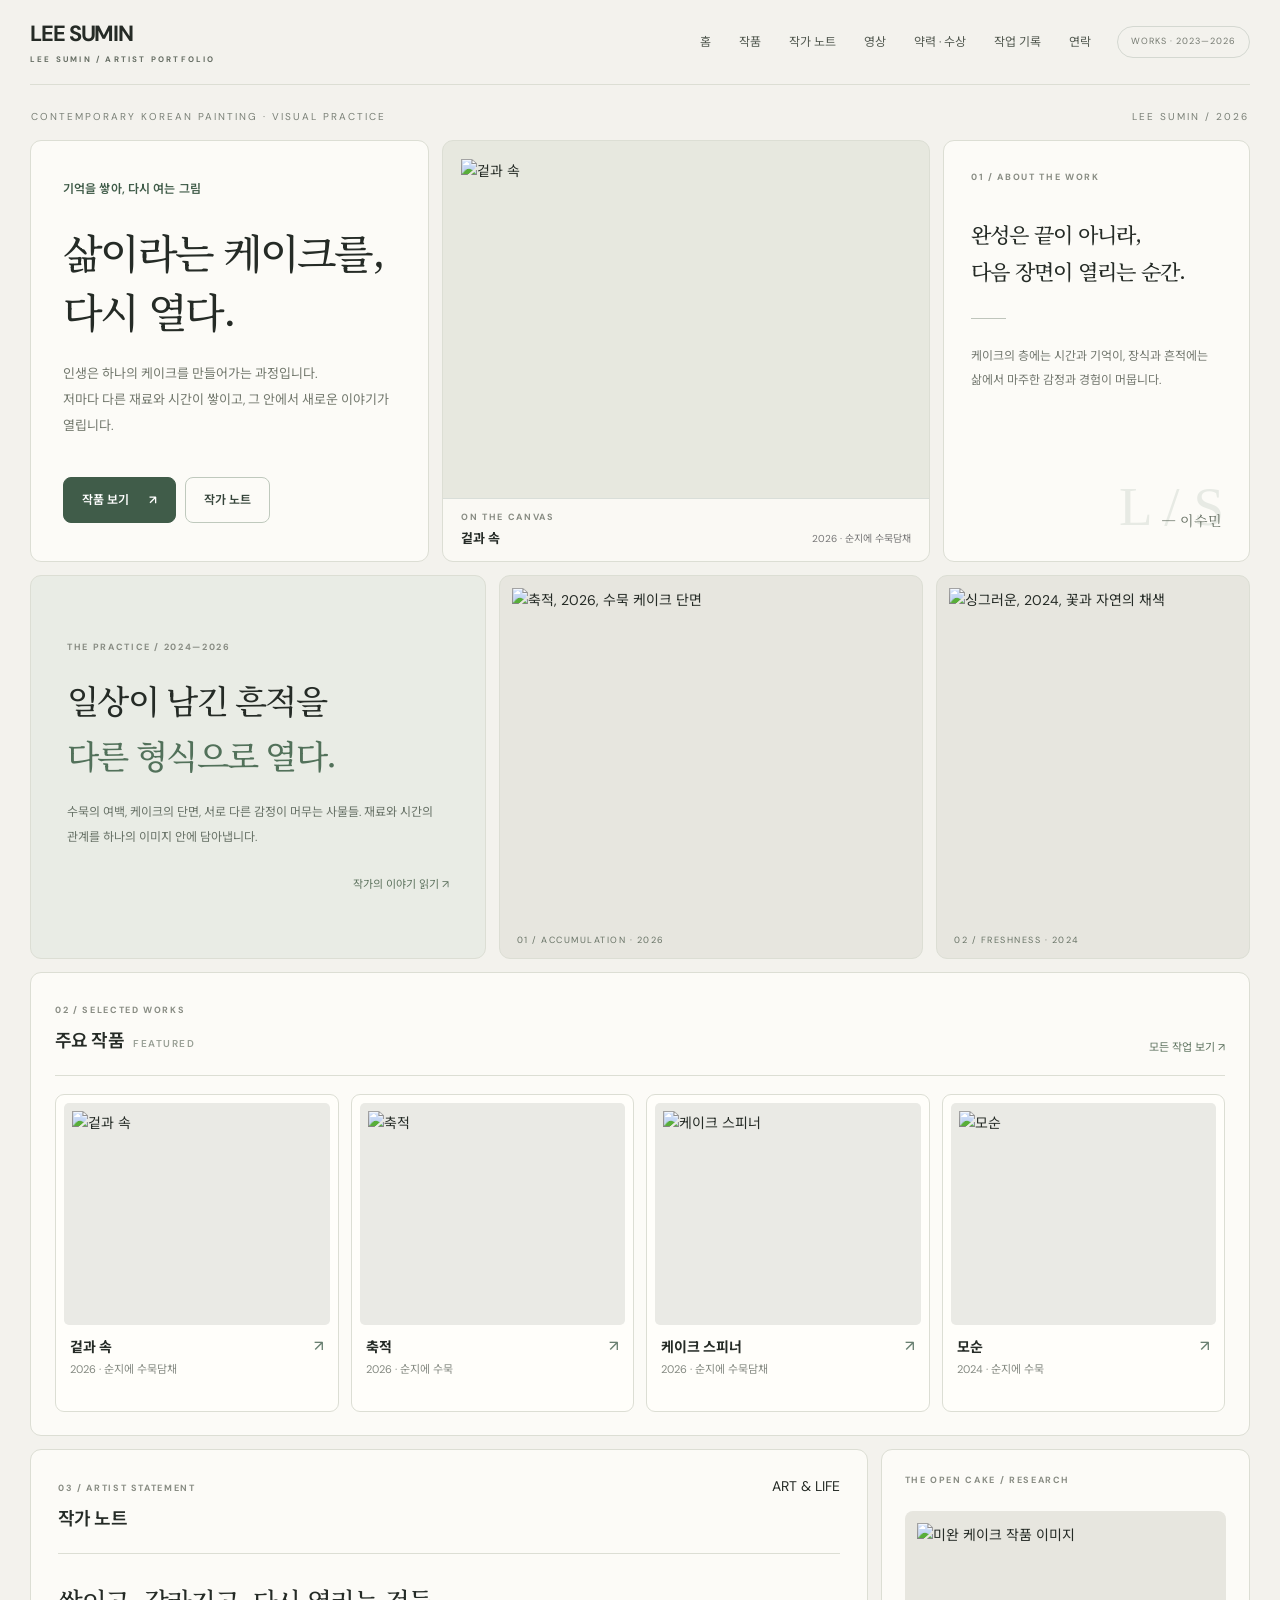
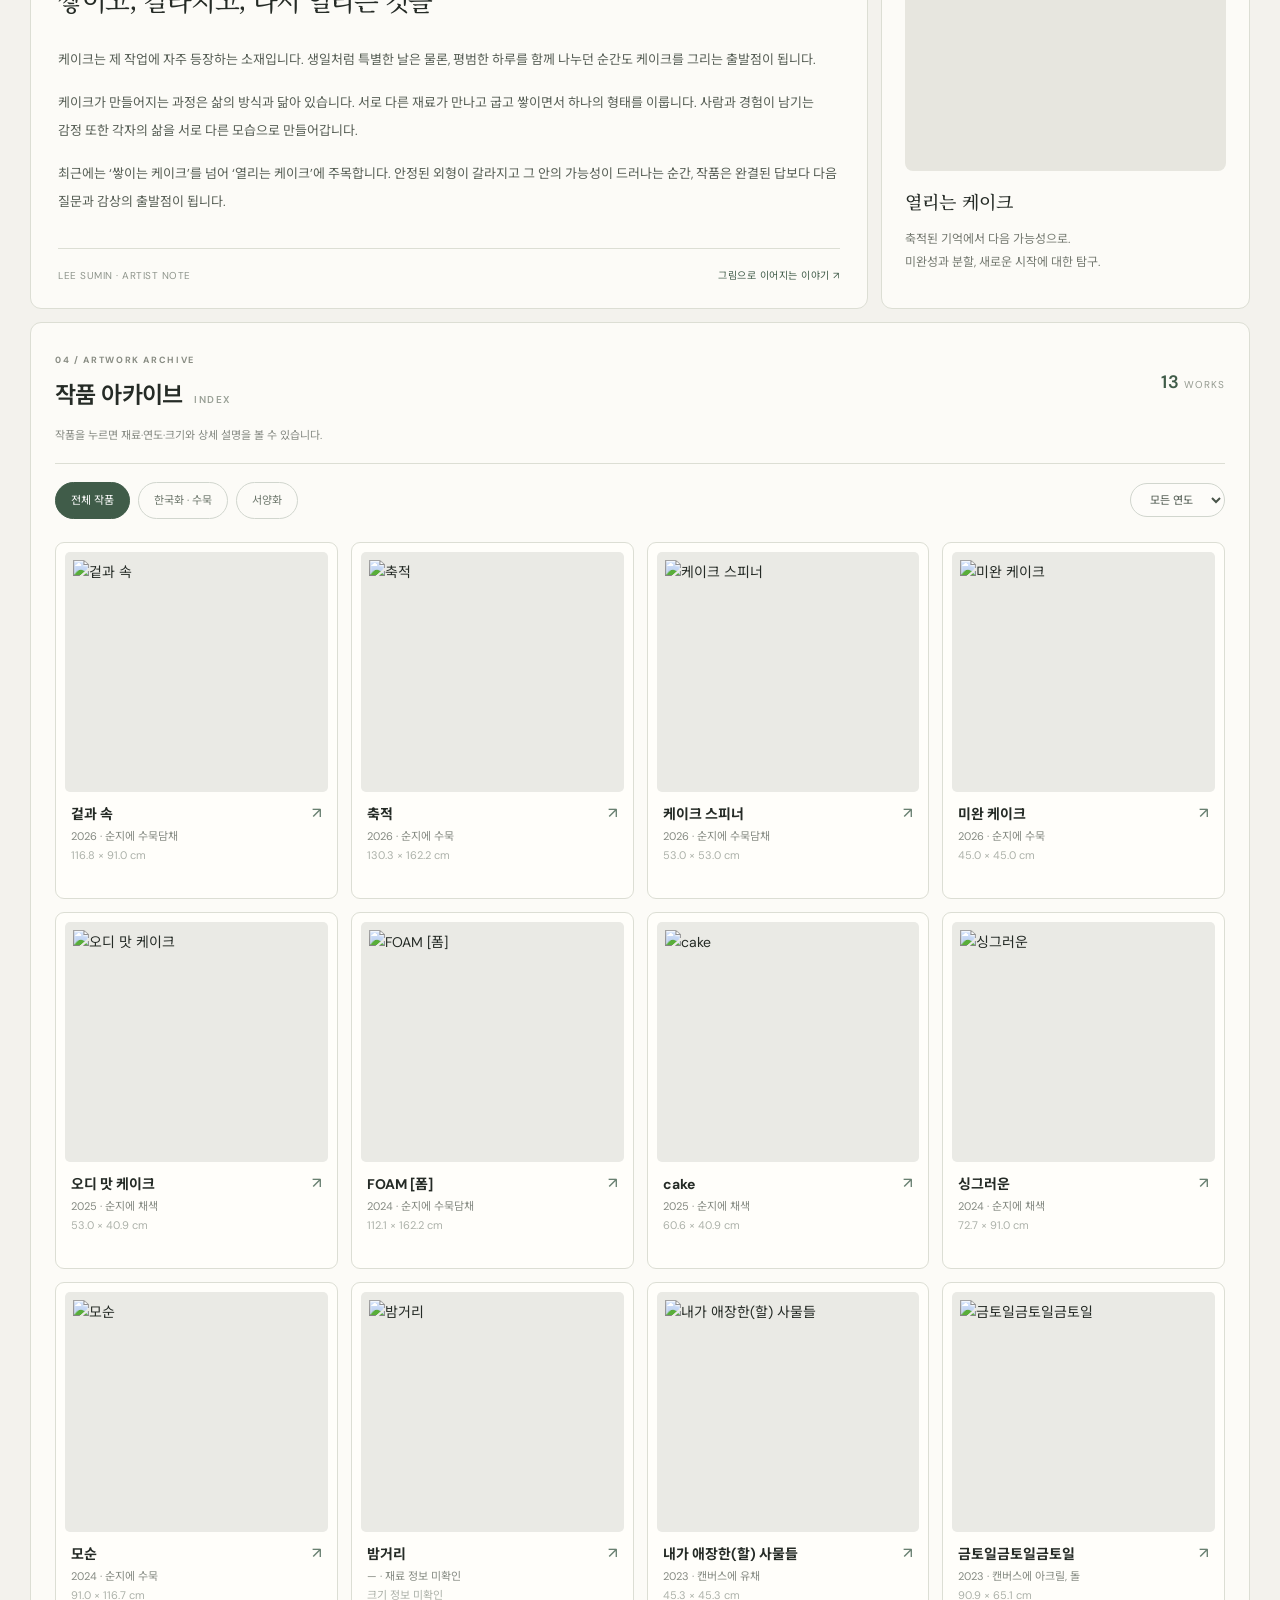
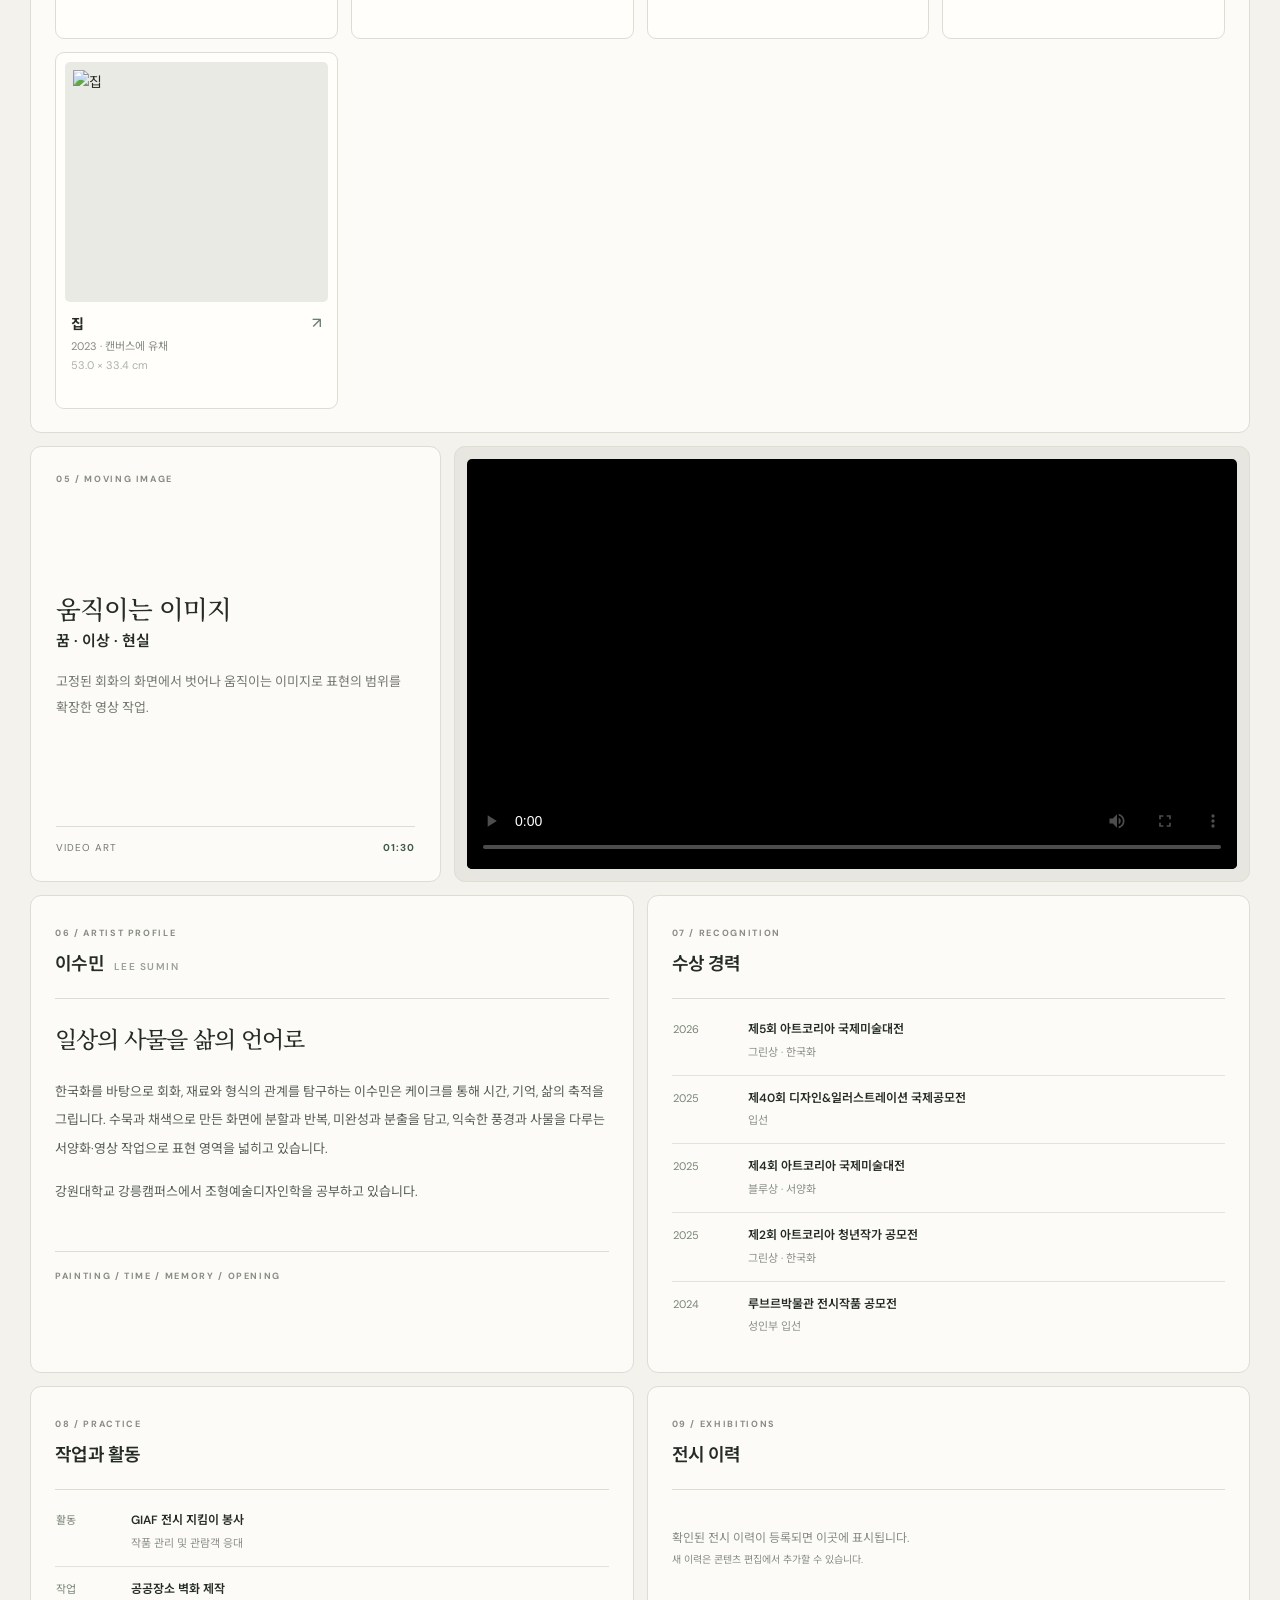
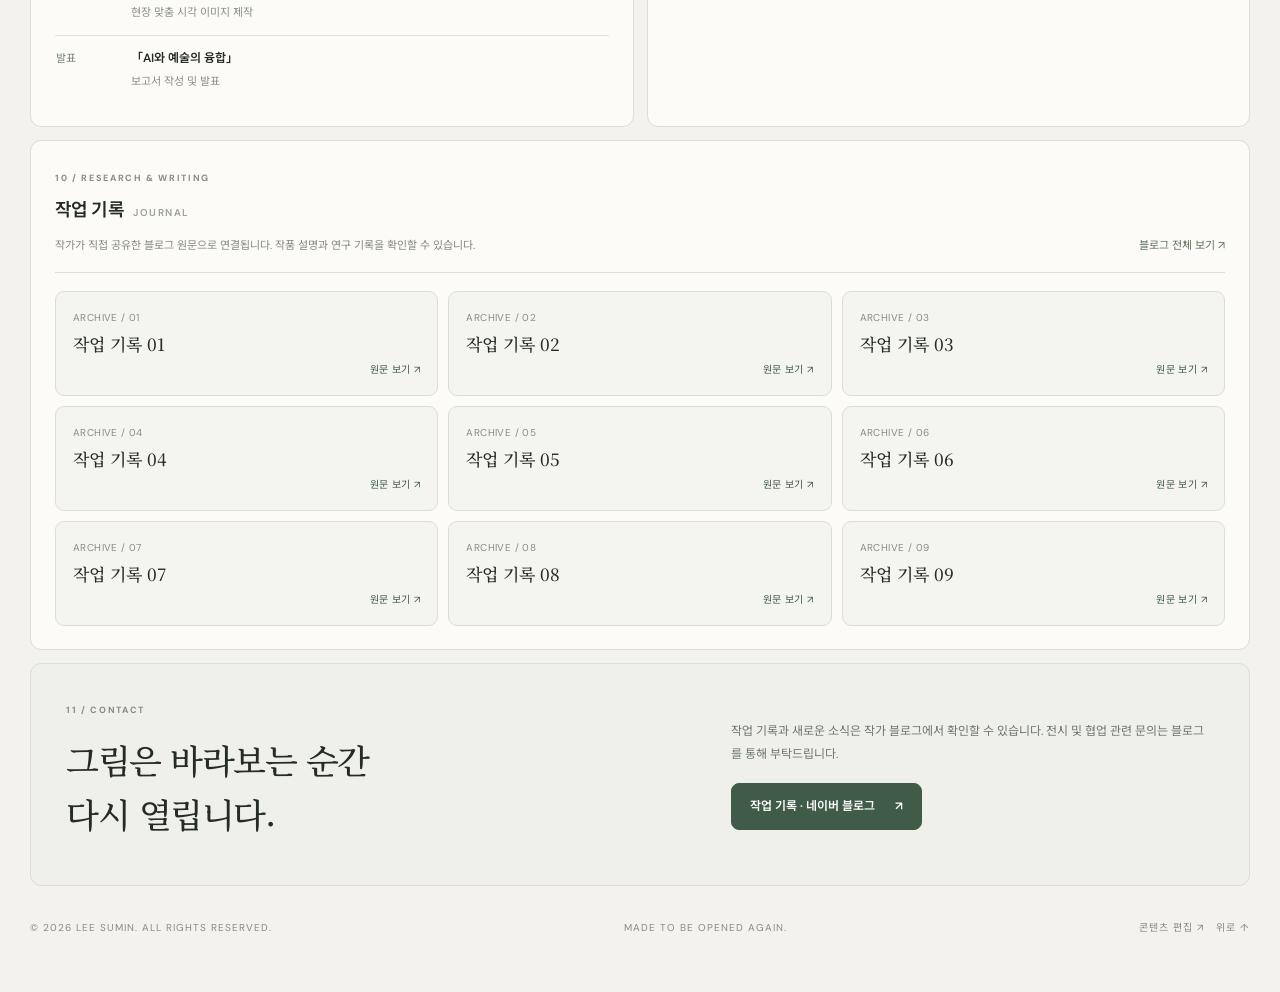
==== index.html @ 201a9c7e "Add files via upload" ====
<!doctype html>
<html lang="ko"><head>
<meta charset="utf-8"><meta name="viewport" content="width=device-width,initial-scale=1"><meta name="theme-color" content="#f3f2ed">
<meta name="description" content="LEE SUMIN 이수민 | 한국화·서양화·영상. 케이크와 일상의 사물로 기억, 시간, 삶의 축적과 새롭게 열리는 가능성을 그리는 작가 포트폴리오.">
<meta property="og:type" content="website"><meta property="og:image" content="assets/inside-out.webp"><meta property="og:title" content="LEE SUMIN — Artist Portfolio"><meta property="og:description" content="삶이라는 케이크를, 다시 열다. 한국화 작가 이수민의 작업 아카이브.">
<title>LEE SUMIN — Artist Portfolio</title>
<link rel="icon" href="assets/favicon.svg" type="image/svg+xml">
<link rel="preconnect" href="https://fonts.googleapis.com"><link rel="preconnect" href="https://fonts.gstatic.com" crossorigin>
<link href="https://fonts.googleapis.com/css2?family=DM+Sans:wght@400;500;600;700&family=Noto+Sans+KR:wght@400;500;600;700&family=Noto+Serif+KR:wght@400;500;600&display=swap" rel="stylesheet">
<link rel="stylesheet" href="style.css"><script src="content.js"></script><script defer src="app.js"></script>
</head><body>
<a class="skip" href="#main">본문 바로가기</a>
<div class="wrapper" id="top">
<header class="header"><a class="brand" href="#top"><strong id="brand-name">LEE SUMIN</strong><span>LEE SUMIN / ARTIST PORTFOLIO</span></a><button class="mobile-menu" id="mobile-menu" aria-label="메뉴 열기" aria-expanded="false">☰</button><nav id="nav"><a href="#top">홈</a><a href="#works">작품</a><a href="#story">작가 노트</a><a href="#film">영상</a><a href="#profile">약력 · 수상</a><a href="#journal">작업 기록</a><a href="#contact">연락</a></nav><span class="meta-pill">WORKS · 2023—2026</span></header>
<main id="main">
<div class="section-cap"><span>CONTEMPORARY KOREAN PAINTING · VISUAL PRACTICE</span><span>LEE SUMIN / 2026</span></div>
<section class="hero" aria-labelledby="hero-title">
<div class="panel hero-writing"><div><p class="kicker" id="hero-kicker"></p><h1 id="hero-title"></h1><p class="hero-text" id="hero-text"></p></div><div class="hero-buttons"><a href="#works" class="button button-primary">작품 보기 <span>↗</span></a><a href="#story" class="button button-ghost">작가 노트</a></div></div>
<div class="panel hero-gallery"><img id="hero-img" alt="대표 작품" fetchpriority="high"><div class="hero-art-label"><span class="smallcaps">ON THE CANVAS</span><strong id="hero-art-title"></strong><span id="hero-art-subtitle"></span></div></div>
<aside class="panel hero-side"><div class="smallcaps">01 / ABOUT THE WORK</div><blockquote id="hero-quote"></blockquote><div class="rule"></div><p id="hero-aside"></p><span class="signature">— 이수민</span><div class="side-number">L / S</div></aside>
</section>
<section class="editorial-intro" aria-label="작업 세계 소개">
 <div class="editorial-title"><span class="smallcaps">THE PRACTICE / 2024—2026</span><h2>일상이 남긴 흔적을<br><em>다른 형식으로 열다.</em></h2><p>수묵의 여백, 케이크의 단면, 서로 다른 감정이 머무는 사물들. 재료와 시간의 관계를 하나의 이미지 안에 담아냅니다.</p><a href="#story" class="text-link">작가의 이야기 읽기 ↗</a></div>
 <div class="editorial-images"><figure class="editorial-tall"><img src="assets/accumulation.webp" alt="축적, 2026, 수묵 케이크 단면" loading="lazy"><figcaption>01 / ACCUMULATION · 2026</figcaption></figure><figure class="editorial-small"><img src="assets/freshness.webp" alt="싱그러운, 2024, 꽃과 자연의 채색" loading="lazy"><figcaption>02 / FRESHNESS · 2024</figcaption></figure></div>
 </section>
<section class="panel section featured-section" aria-labelledby="featured-title"><div class="section-heading"><div><span class="smallcaps">02 / SELECTED WORKS</span><h2 id="featured-title">주요 작품 <span class="h-en">FEATURED</span></h2></div><a href="#works" class="text-link">모든 작업 보기 <span>↗</span></a></div><div class="featured-grid" id="featured-grid"></div></section>
<div class="story-layout" id="story"><section class="panel section story-panel" aria-labelledby="story-title"><div class="section-heading"><div><span class="smallcaps">03 / ARTIST STATEMENT</span><h2>작가 노트</h2></div><span class="tiny-serial">ART & LIFE</span></div><h3 id="story-title"></h3><div class="prose" id="statement"></div><div class="statement-bottom"><span>LEE SUMIN · ARTIST NOTE</span><a href="#works">그림으로 이어지는 이야기 ↗</a></div></section>
<aside class="panel section idea-panel"><div class="smallcaps">THE OPEN CAKE / RESEARCH</div><div class="idea-art"><img src="assets/unfinished.webp" alt="미완 케이크 작품 이미지"></div><div class="idea-copy"><strong>열리는 케이크</strong><p>축적된 기억에서 다음 가능성으로.<br>미완성과 분할, 새로운 시작에 대한 탐구.</p></div></aside></div>
<section class="panel section archive" id="works" aria-labelledby="works-title"><div class="section-heading"><div><span class="smallcaps">04 / ARTWORK ARCHIVE</span><h2 id="works-title">작품 아카이브 <span class="h-en">INDEX</span></h2><p class="hint">작품을 누르면 재료·연도·크기와 상세 설명을 볼 수 있습니다.</p></div><span class="count"><strong id="work-count">13</strong> WORKS</span></div><div class="filter-row" role="group" aria-label="작품 분류"><button type="button" class="filter selected" data-category="all" aria-pressed="true">전체 작품</button><button type="button" class="filter" data-category="korean" aria-pressed="false">한국화 · 수묵</button><button type="button" class="filter" data-category="western" aria-pressed="false">서양화</button><span class="filter-spacer"></span><select id="year-filter" aria-label="연도 선택"><option value="all">모든 연도</option></select></div><div class="archive-grid" id="archive-grid"></div></section>
<section class="film-layout" id="film"><div class="panel film-copy"><div class="smallcaps">05 / MOVING IMAGE</div><div><h2>움직이는 이미지</h2><h3 id="film-title"></h3><p id="film-description"></p></div><div class="film-line"><span>VIDEO ART</span><strong id="film-duration">01:30</strong></div></div><div class="panel film-screen"><video controls preload="metadata" playsinline poster="assets/moving-image-poster.webp" aria-label="영상 작품 꿈 이상 현실"><source src="assets/dream-ideal-reality.mp4" type="video/mp4">브라우저가 영상 재생을 지원하지 않습니다.</video></div></section>
<section class="credentials" id="profile"><div class="panel section about"><div class="section-heading"><div><span class="smallcaps">06 / ARTIST PROFILE</span><h2>이수민 <span class="h-en">LEE SUMIN</span></h2></div></div><h3 id="about-title"></h3><div class="prose" id="about-text"></div><div class="smallcaps about-sign">PAINTING / TIME / MEMORY / OPENING</div></div><div class="panel section award" id="awards"><div class="section-heading"><div><span class="smallcaps">07 / RECOGNITION</span><h2>수상 경력</h2></div></div><div id="award-list" class="list-rows"></div></div></section>
<section class="lower-layout"><div class="panel section activity"><div class="section-heading"><div><span class="smallcaps">08 / PRACTICE</span><h2>작업과 활동</h2></div></div><div id="activity-list" class="list-rows"></div></div><div class="panel section exhibitions"><div class="section-heading"><div><span class="smallcaps">09 / EXHIBITIONS</span><h2>전시 이력</h2></div></div><div id="exhibition-list" class="list-rows"></div></div></section>
<section class="panel section journal" id="journal" aria-labelledby="journal-title"><div class="section-heading"><div><span class="smallcaps">10 / RESEARCH & WRITING</span><h2 id="journal-title">작업 기록 <span class="h-en">JOURNAL</span></h2><p class="hint">작가가 직접 공유한 블로그 원문으로 연결됩니다. 작품 설명과 연구 기록을 확인할 수 있습니다.</p></div><a href="https://blog.naver.com/lindoartgallery" target="_blank" rel="noopener noreferrer" class="text-link">블로그 전체 보기 ↗</a></div><div class="journal-grid"><a class="journal-entry" href="https://blog.naver.com/lindoartgallery/224294142560" target="_blank" rel="noopener noreferrer"><span>ARCHIVE / 01</span><strong>작업 기록 01</strong><span>원문 보기 ↗</span></a>
<a class="journal-entry" href="https://blog.naver.com/lindoartgallery/224287303380" target="_blank" rel="noopener noreferrer"><span>ARCHIVE / 02</span><strong>작업 기록 02</strong><span>원문 보기 ↗</span></a>
<a class="journal-entry" href="https://blog.naver.com/lindoartgallery/224126879572" target="_blank" rel="noopener noreferrer"><span>ARCHIVE / 03</span><strong>작업 기록 03</strong><span>원문 보기 ↗</span></a>
<a class="journal-entry" href="https://blog.naver.com/lindoartgallery/224107783047" target="_blank" rel="noopener noreferrer"><span>ARCHIVE / 04</span><strong>작업 기록 04</strong><span>원문 보기 ↗</span></a>
<a class="journal-entry" href="https://blog.naver.com/lindoartgallery/223907909575" target="_blank" rel="noopener noreferrer"><span>ARCHIVE / 05</span><strong>작업 기록 05</strong><span>원문 보기 ↗</span></a>
<a class="journal-entry" href="https://blog.naver.com/lindoartgallery/223834255558" target="_blank" rel="noopener noreferrer"><span>ARCHIVE / 06</span><strong>작업 기록 06</strong><span>원문 보기 ↗</span></a>
<a class="journal-entry" href="https://blog.naver.com/lindoartgallery/223826694118" target="_blank" rel="noopener noreferrer"><span>ARCHIVE / 07</span><strong>작업 기록 07</strong><span>원문 보기 ↗</span></a>
<a class="journal-entry" href="https://blog.naver.com/lindoartgallery/224430794421" target="_blank" rel="noopener noreferrer"><span>ARCHIVE / 08</span><strong>작업 기록 08</strong><span>원문 보기 ↗</span></a>
<a class="journal-entry" href="https://blog.naver.com/lindoartgallery/223821088274" target="_blank" rel="noopener noreferrer"><span>ARCHIVE / 09</span><strong>작업 기록 09</strong><span>원문 보기 ↗</span></a></div></section>
<section class="panel contact" id="contact"><div><span class="smallcaps">11 / CONTACT</span><h2>그림은 바라보는 순간<br>다시 열립니다.</h2></div><div class="contact-action"><p id="contact-text"></p><a class="button button-primary" id="blog-link" href="https://m.blog.naver.com/lindoartgallery/223907941922" target="_blank" rel="noopener noreferrer">작업 기록 · 네이버 블로그 <span>↗</span></a></div></section>
</main><footer class="footer"><span>© <span id="now-year">2026</span> LEE SUMIN. ALL RIGHTS RESERVED.</span><span>MADE TO BE OPENED AGAIN.</span><span><a href="studio.html" title="콘텐츠 편집 도구">콘텐츠 편집 ↗</a> &nbsp; <a href="#top">위로 ↑</a></span></footer>
</div>
<dialog id="art-modal" class="art-modal" aria-label="작품 상세 정보"><div class="modal-layout"><div class="modal-media"><img id="modal-image" alt=""><small>© LEE SUMIN · ALL RIGHTS RESERVED</small></div><div class="modal-data"><div class="modal-top"><span class="smallcaps">WORK / <span id="modal-index"></span></span><button type="button" id="modal-close" aria-label="닫기">✕</button></div><span class="kicker" id="modal-series"></span><h2 id="modal-title"></h2><p class="modal-english" id="modal-english"></p><dl><div><dt>YEAR</dt><dd id="modal-year"></dd></div><div><dt>MEDIUM</dt><dd id="modal-medium"></dd></div><div><dt>SIZE</dt><dd id="modal-size"></dd></div></dl><p class="modal-description" id="modal-description"></p><div class="modal-nav"><button type="button" id="modal-prev">← 이전 작품</button><button type="button" id="modal-next">다음 작품 →</button></div></div></div></dialog>
</body></html>
---- style.css ----
:root{--bg:#f3f2ed;--paper:#fcfbf7;--edge:#dcded4;--text:#252b26;--muted:#747970;--accent:#405c49;--warm:#eeece4;--radius:11px;--serif:'Noto Serif KR',Georgia,serif;--sans:'DM Sans','Noto Sans KR',sans-serif}
*{box-sizing:border-box}html{scroll-behavior:smooth}body{margin:0;background:var(--bg);color:var(--text);font-family:var(--sans);font-size:14px;line-height:1.72;-webkit-font-smoothing:antialiased}button,select,input,textarea{font:inherit}button{cursor:pointer}a{color:inherit;text-decoration:none}img{display:block;max-width:100%}button:focus-visible,a:focus-visible,input:focus-visible,select:focus-visible,textarea:focus-visible{outline:3px solid #9ab3a0;outline-offset:3px}::selection{background:#cadbce}.skip{position:absolute;left:0;top:-100px;background:white;padding:10px;z-index:1000}.skip:focus{top:0}.wrapper{max-width:1470px;margin:0 auto;padding:0 30px 24px}.panel{background:var(--paper);border:1px solid var(--edge);border-radius:var(--radius);min-width:0;overflow:hidden}.header{min-height:85px;display:flex;align-items:center;gap:26px;border-bottom:1px solid var(--edge)}.brand{display:flex;flex-direction:column;min-width:210px;line-height:1.3}.brand strong{font-size:22px;letter-spacing:-1.1px;font-weight:700}.brand span{font-size:8px;letter-spacing:2.2px;color:#656d63;margin-top:6px;font-weight:700}.header nav{margin-left:auto;display:flex;gap:28px;align-items:center;font-size:12px}.header nav a{color:#525950;white-space:nowrap;transition:color .2s}.header nav a:hover{color:var(--accent)}.meta-pill{border:1px solid #d4d8d1;border-radius:30px;padding:7px 13px;color:var(--muted);font-size:9px;letter-spacing:1px;white-space:nowrap}.mobile-menu{display:none}.section-cap{display:flex;justify-content:space-between;color:#7a8077;font-size:10px;letter-spacing:2px;padding:23px 1px 15px}.smallcaps{color:#888c83;font-size:9px;font-weight:700;letter-spacing:1.65px}.kicker{font-weight:600;font-size:12px;letter-spacing:.01em;color:var(--accent)}.hero{display:grid;grid-template-columns:1.08fr 1.32fr .83fr;gap:13px;min-height:420px}.hero-writing{padding:38px 32px;display:flex;flex-direction:column;justify-content:space-between}.hero-writing .kicker{margin:0 0 22px}.hero-writing h1{font:500 clamp(29px,3.2vw,49px)/1.45 var(--serif);letter-spacing:-2.7px;white-space:pre-line;word-break:keep-all;margin:0}.hero-text{font-size:13px;line-height:2;color:#73796e;white-space:pre-line;margin-top:20px}.hero-buttons{display:flex;gap:9px;flex-wrap:wrap;margin-top:25px}.button{border-radius:8px;padding:12px 18px;font-size:12px;display:inline-flex;gap:20px;align-items:center;justify-content:space-between;min-height:42px;font-weight:600;transition:background .2s,transform .2s,border .2s}.button:hover{transform:translateY(-2px)}.button-primary{color:#fff;background:var(--accent);border:1px solid var(--accent)}.button-primary:hover{background:#283e30}.button-ghost{border:1px solid #bfc9bd;color:#35443a;background:transparent}.hero-gallery{position:relative;background:#e7e8df;display:flex;align-items:center;justify-content:center}.hero-gallery>img{height:100%;width:100%;object-fit:contain;padding:18px 18px 66px}.hero-art-label{position:absolute;left:0;right:0;bottom:0;min-height:63px;background:#fcfbf7e8;border-top:1px solid #d9ded9;padding:10px 18px;display:grid;grid-template-columns:1fr auto;column-gap:8px;align-items:center}.hero-art-label .smallcaps{grid-column:1/-1}.hero-art-label strong{font-size:13px}.hero-art-label>span:last-child{font-size:10px;color:#777}.hero-side{padding:29px 27px;display:flex;flex-direction:column;position:relative}.hero-side blockquote{font:500 clamp(17px,1.65vw,23px)/1.75 var(--serif);letter-spacing:-1px;white-space:pre-line;margin:30px 0 15px;word-break:keep-all}.hero-side p{color:var(--muted);font-size:12px;line-height:2;word-break:keep-all}.rule{height:1px;background:#bfc5bc;width:35px;margin:13px 0}.signature{font-family:var(--serif);color:#656f62;align-self:flex-end;margin-top:auto}.side-number{position:absolute;right:25px;bottom:7px;color:#e7eae4;font-size:55px;font-family:Georgia,serif;z-index:0;pointer-events:none}.signature{z-index:1}.section{padding:23px 24px}.section-heading{display:flex;align-items:flex-start;justify-content:space-between;gap:18px;padding-bottom:18px;margin-bottom:18px;border-bottom:1px solid var(--edge)}.section-heading h2{font-size:18px;font-weight:600;margin:6px 0 0;letter-spacing:-.6px}.h-en{font-size:10px;color:#99a096;font-weight:600;letter-spacing:1.5px;margin-left:6px}.text-link{font-size:11px;white-space:nowrap;color:#5e735f;align-self:flex-end}.featured-section{margin-top:13px}.featured-grid{display:grid;grid-template-columns:repeat(4,minmax(0,1fr));gap:12px}.featured-card,.art-card{border:1px solid var(--edge);background:#fffefa;border-radius:9px;padding:8px;text-align:left;min-width:0;display:block;width:100%;color:var(--text);transition:box-shadow .2s,transform .2s}.featured-card:hover,.art-card:hover{transform:translateY(-3px);box-shadow:0 9px 28px #2d383015}.featured-image,.art-image{background:#eaeae5;border-radius:5px;overflow:hidden;display:flex;align-items:center;justify-content:center}.featured-image{height:222px}.art-image{height:240px}.featured-image img,.art-image img{object-fit:contain;width:100%;height:100%;transition:transform .35s;padding:8px}.featured-card:hover img,.art-card:hover img{transform:scale(1.045)}.art-caption{display:flex;flex-direction:column;padding:11px 6px 7px;min-height:78px}.art-title{font-weight:700;line-height:1.45;display:flex;justify-content:space-between;align-items:center;gap:10px}.art-title span{color:#698071;font-size:15px;font-weight:500}.art-caption small{font-size:11px;color:#858a82;margin-top:4px;line-height:1.45}.story-layout{display:grid;grid-template-columns:1.7fr .75fr;gap:13px;margin-top:13px}.story-panel{padding:24px 27px;display:flex;flex-direction:column}.story-panel h3{font:500 clamp(19px,2vw,26px)/1.55 var(--serif);letter-spacing:-1.3px;margin:9px 0 25px}.prose{color:#575f56;font-size:13px;line-height:2.2;word-break:keep-all}.prose p{margin:0 0 14px}.statement-bottom{margin-top:auto;border-top:1px solid var(--edge);padding-top:18px;display:flex;justify-content:space-between;color:#8e948b;font-size:10px;letter-spacing:.5px}.statement-bottom a{color:var(--accent)}.idea-panel{padding:23px;display:flex;flex-direction:column}.idea-art{background:#e7e6df;border-radius:8px;margin-top:22px;height:260px;display:flex;align-items:center;justify-content:center}.idea-art img{object-fit:contain;width:100%;height:100%;padding:12px}.idea-copy{margin-top:auto;padding-top:17px}.idea-copy strong{font:500 18px var(--serif)}.idea-copy p{font-size:12px;line-height:1.9;color:var(--muted)}.archive{margin-top:13px}.archive .section-heading{margin-bottom:18px}.archive .section-heading h2{font-size:23px}.hint{color:#858982;font-size:11px;margin:10px 0 0}.count{font-size:10px;color:#949a90;letter-spacing:1px;white-space:nowrap;padding-top:21px}.count strong{font-size:18px;color:var(--accent);font-weight:600}.filter-row{display:flex;align-items:center;gap:8px;flex-wrap:wrap;margin-bottom:23px}.filter{background:transparent;border:1px solid #d1d6ce;color:#6e786d;padding:8px 15px;font-size:11px;border-radius:25px;transition:.2s}.filter.selected{background:var(--accent);color:white;border-color:var(--accent)}.filter:hover:not(.selected){background:#e7eee6}.filter-spacer{flex:1}#year-filter{font-size:11px;color:#49544a;border:1px solid #d1d6ce;border-radius:25px;padding:8px 15px;background:#fdfcf9;cursor:pointer}.archive-grid{display:grid;grid-template-columns:repeat(4,minmax(0,1fr));gap:13px}.art-card{padding:9px}.art-card .art-caption{min-height:97px}.art-dims{color:#acb1a9!important}.film-layout{display:grid;grid-template-columns:.75fr 1.45fr;gap:13px;margin-top:13px}.film-copy{min-height:325px;padding:25px;display:flex;flex-direction:column;justify-content:space-between}.film-copy h2{font:500 clamp(20px,2vw,29px)/1.4 var(--serif);margin:12px 0 3px;letter-spacing:-1px}.film-copy h3{font-size:15px;font-weight:600;margin:3px 0 14px}.film-copy p{max-width:360px;font-size:13px;line-height:2;color:var(--muted)}.film-line{border-top:1px solid var(--edge);padding-top:12px;display:flex;justify-content:space-between;font-size:10px;letter-spacing:1px;color:var(--muted)}.film-line strong{color:var(--accent)}.film-screen{padding:12px;display:flex;align-items:center;justify-content:center;background:#e8e6e0}.film-screen video{width:100%;max-height:410px;display:block;border-radius:5px;background:#000;aspect-ratio:16/9}.credentials{display:grid;grid-template-columns:1fr 1fr;gap:13px;margin-top:13px}.about h3{font:500 23px var(--serif);letter-spacing:-1px}.about-sign{margin-top:45px;padding-top:17px;border-top:1px solid var(--edge)}.list-rows{display:flex;flex-direction:column}.list-entry{display:grid;grid-template-columns:65px 1fr;gap:10px;align-items:start;border-bottom:1px solid #e2e3dc;padding:13px 1px}.list-entry:first-child{padding-top:3px}.list-entry:last-child{border-bottom:0}.list-entry time{font-size:11px;color:#788476}.list-entry strong{display:block;font-size:12px;font-weight:600;line-height:1.65}.list-entry small{display:block;font-size:11px;color:#8b9089;margin-top:3px}.empty-record{padding:20px 0;color:#878c85;font-size:12px}.empty-record small{font-size:10px}.lower-layout{display:grid;grid-template-columns:1fr 1fr;gap:13px;margin-top:13px}.contact{margin-top:13px;padding:32px 35px;display:grid;grid-template-columns:1fr .76fr;gap:30px;align-items:center;background:#eef0e9}.contact h2{font:500 clamp(20px,2.7vw,34px)/1.6 var(--serif);letter-spacing:-1.5px;margin:12px 0}.contact-action p{color:#70796e;font-size:12px;line-height:1.9;margin:0 0 18px}.footer{display:flex;align-items:center;justify-content:space-between;gap:16px;min-height:82px;color:#858c83;font-size:10px;letter-spacing:1px}.footer a:hover{text-decoration:underline}.art-modal{border:0;padding:0;max-width:min(1090px,94vw);width:100%;max-height:90vh;background:var(--paper);border-radius:15px;box-shadow:0 35px 90px #0c1b1390;color:var(--text)}.art-modal::backdrop{background:#111b13b5;backdrop-filter:blur(7px)}.modal-layout{display:grid;grid-template-columns:1.3fr .85fr;min-height:560px;max-height:90vh}.modal-media{background:#edede9;display:flex;flex-direction:column;align-items:center;justify-content:center;padding:20px;min-width:0}.modal-media img{object-fit:contain;max-height:70vh;height:100%;width:100%;min-height:0}.modal-media small{padding-top:12px;color:#90968c;font-size:9px;letter-spacing:1px}.modal-data{padding:28px 30px;overflow:auto;display:flex;flex-direction:column}.modal-top{display:flex;justify-content:space-between;align-items:center}.modal-top button{border:1px solid var(--edge);background:none;border-radius:50%;height:36px;width:36px}.modal-data .kicker{margin-top:55px;font-size:11px}.modal-data h2{font:500 30px var(--serif);margin:5px 0;line-height:1.5}.modal-english{color:#9a9f98;margin:0 0 27px;font-size:12px}.modal-data dl{margin:0;border-top:1px solid var(--edge);border-bottom:1px solid var(--edge)}.modal-data dl>div{padding:11px 0;display:grid;grid-template-columns:85px 1fr;gap:12px}.modal-data dt{font-size:10px;color:#8b9588;letter-spacing:1px}.modal-data dd{font-size:12px;margin:0}.modal-description{line-height:2.1;color:#6c766b;font-size:13px;flex:1;padding:20px 0}.modal-nav{border-top:1px solid var(--edge);display:flex;justify-content:space-between;padding-top:18px}.modal-nav button{border:0;background:transparent;color:var(--accent);font-size:12px;cursor:pointer}
@media(max-width:1140px){.wrapper{padding:0 20px 20px}.hero{grid-template-columns:1fr 1.15fr}.hero-side{grid-column:1/-1;min-height:175px}.hero-side blockquote{margin:12px 0;font-size:20px}.hero-side .signature{margin-top:10px}.featured-image{height:180px}.art-image{height:200px}.story-layout{grid-template-columns:1.5fr .8fr}}
@media(max-width:780px){.wrapper{padding:0 13px 18px}.header{min-height:75px}.header .meta-pill{display:none}.mobile-menu{display:block;margin-left:auto;border:1px solid var(--edge);border-radius:7px;background:var(--paper);width:40px;height:40px}.header nav{display:none;position:absolute;z-index:12;left:13px;right:13px;top:70px;background:var(--paper);padding:15px;border:1px solid var(--edge);border-radius:11px;box-shadow:0 12px 28px #27311f26;flex-direction:column;align-items:stretch;gap:0}.header nav.menu-open{display:flex}.header nav a{padding:10px 6px;border-bottom:1px solid var(--edge)}.section-cap{font-size:8px}.section-cap span:last-child{display:none}.hero{grid-template-columns:1fr;min-height:0}.hero-writing{min-height:320px;padding:28px 24px}.hero-writing h1{font-size:36px}.hero-gallery{height:420px}.hero-side{grid-column:1;min-height:255px}.featured-grid{grid-template-columns:repeat(2,minmax(0,1fr))}.featured-image{height:210px}.story-layout,.credentials,.lower-layout,.film-layout,.contact{grid-template-columns:1fr}.idea-panel{display:grid;grid-template-columns:1fr 1fr;gap:20px}.idea-art{margin:0;height:245px}.idea-copy{margin-top:auto}.archive-grid{grid-template-columns:repeat(2,minmax(0,1fr))}.art-image{height:235px}.film-copy{min-height:260px}.contact{padding:26px 25px}.footer{flex-wrap:wrap;padding:25px 0;min-height:0}.modal-layout{grid-template-columns:1fr;min-height:0;max-height:90vh;overflow-y:auto}.modal-media{height:400px}.modal-media img{max-height:360px}.modal-data{overflow:visible}.modal-data .kicker{margin-top:25px}}
@media(max-width:480px){.brand strong{font-size:19px}.hero-writing h1{font-size:31px}.hero-gallery{height:330px}.section{padding:19px 14px}.section-heading h2{font-size:17px}.h-en{display:none}.featured-grid,.archive-grid{gap:9px}.featured-card,.art-card{padding:6px}.featured-image{height:160px}.art-image{height:185px}.art-caption{padding:8px 3px 4px}.art-title{font-size:12px}.art-caption small{font-size:10px}.idea-panel{grid-template-columns:1fr}.idea-art{height:255px}.contact h2{font-size:25px}.modal-media{height:290px}.modal-data{padding:22px}.modal-data h2{font-size:25px}.footer>span:nth-child(2){display:none}}
@media(prefers-reduced-motion:reduce){html{scroll-behavior:auto}*,*::before,*::after{transition:none!important}}

/* Editorial expansion: a quiet, image-first passage between introduction and archive */
.editorial-intro{margin-top:13px;display:grid;grid-template-columns:.88fr 1.45fr;gap:13px;min-height:376px}
.editorial-title{background:#e9ece5;border:1px solid var(--edge);border-radius:var(--radius);padding:34px 36px;display:flex;flex-direction:column;align-items:flex-start;justify-content:center}
.editorial-title h2{font:500 clamp(25px,2.6vw,39px)/1.65 var(--serif);letter-spacing:-1.7px;margin:17px 0}
.editorial-title h2 em{font-style:normal;color:#52715a}
.editorial-title p{font-size:12px;line-height:2.1;color:#687267;max-width:380px;word-break:keep-all;margin:0 0 25px}
.editorial-images{display:grid;grid-template-columns:1.15fr .85fr;gap:13px;min-width:0}
.editorial-images figure{background:#e7e6df;border:1px solid var(--edge);border-radius:var(--radius);margin:0;min-width:0;overflow:hidden;position:relative;display:flex;align-items:center;justify-content:center;padding:12px 12px 40px}
.editorial-images figure img{width:100%;height:330px;object-fit:contain;transition:transform .4s}
.editorial-images figure:hover img{transform:scale(1.035)}
.editorial-images figcaption{position:absolute;bottom:10px;left:17px;color:#687366;font-size:9px;letter-spacing:1.5px}
@media(max-width:780px){.editorial-intro{grid-template-columns:1fr}.editorial-title{padding:28px 24px}.editorial-images figure img{height:270px}}
@media(max-width:480px){.editorial-images{gap:9px}.editorial-images figure img{height:205px}.editorial-images figure{padding:8px 8px 36px}.editorial-images figcaption{font-size:7px;letter-spacing:.4px;left:8px}.editorial-title h2{font-size:28px}}

.journal{margin-top:13px}.journal-grid{display:grid;grid-template-columns:repeat(3,minmax(0,1fr));gap:10px;margin-top:18px}.journal-entry{min-height:105px;border:1px solid var(--edge);background:#f5f5ef;border-radius:9px;padding:17px;display:flex;flex-direction:column;justify-content:space-between;transition:background .2s,border .2s}.journal-entry:hover{background:#e6ebe2;border-color:#a4b6a4}.journal-entry span{color:#858d81;font-size:10px;letter-spacing:.4px}.journal-entry span:last-child{align-self:flex-end;color:var(--accent)}.journal-entry strong{font:500 17px var(--serif)}@media(max-width:780px){.journal-grid{grid-template-columns:repeat(2,minmax(0,1fr))}}@media(max-width:480px){.journal-grid{grid-template-columns:1fr}.journal-entry{min-height:90px}}
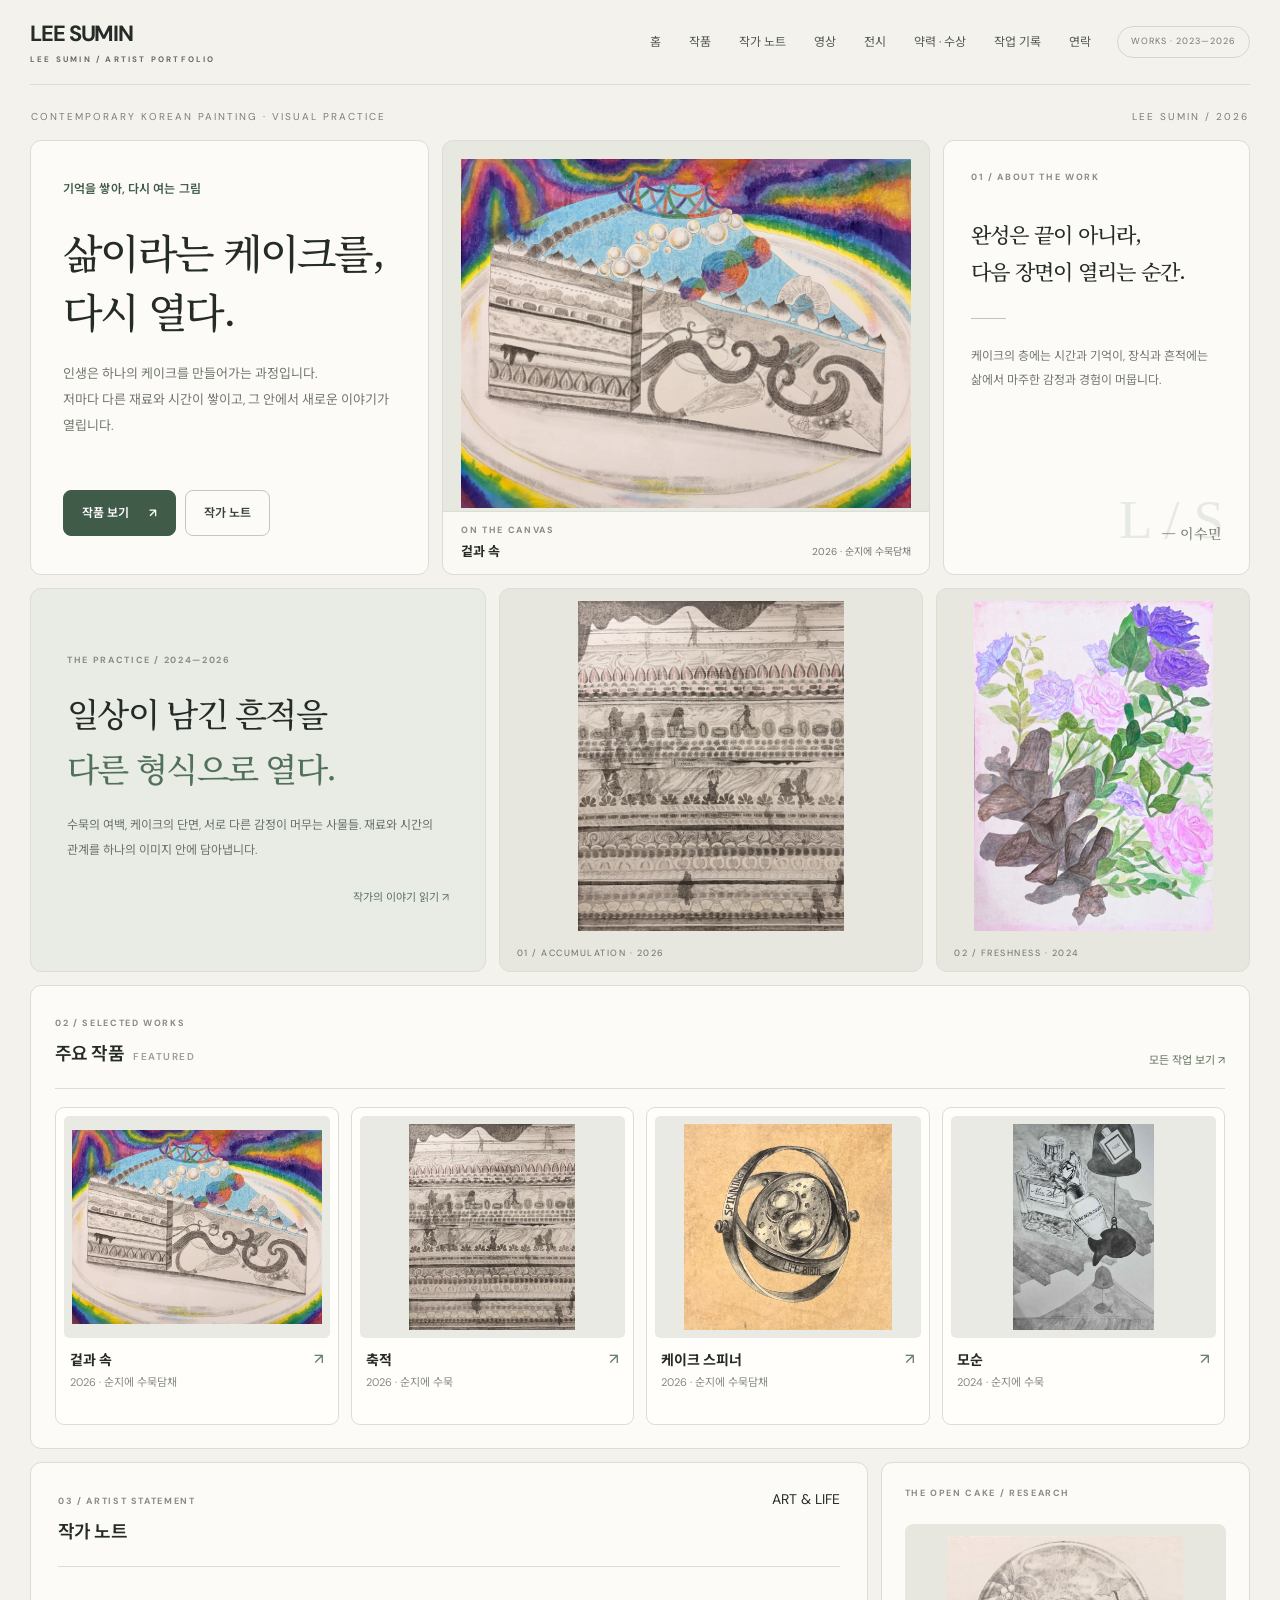
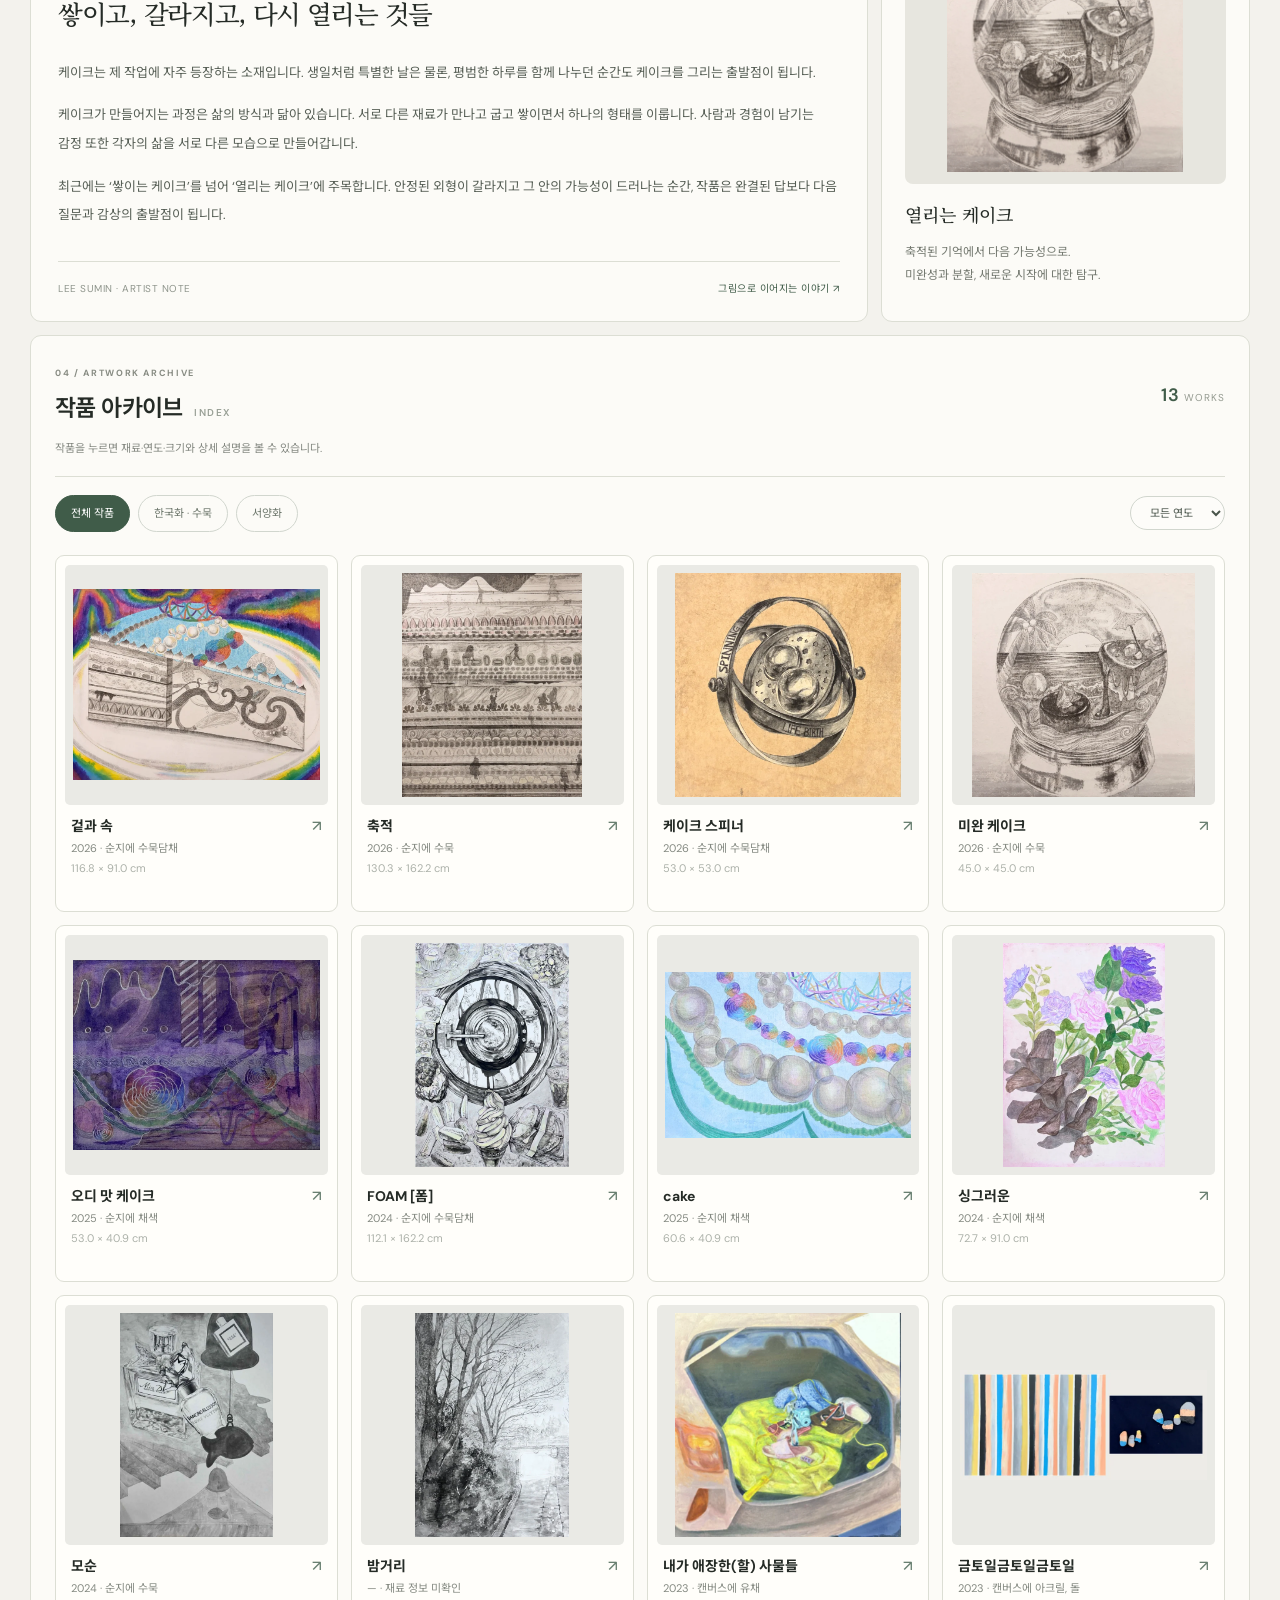
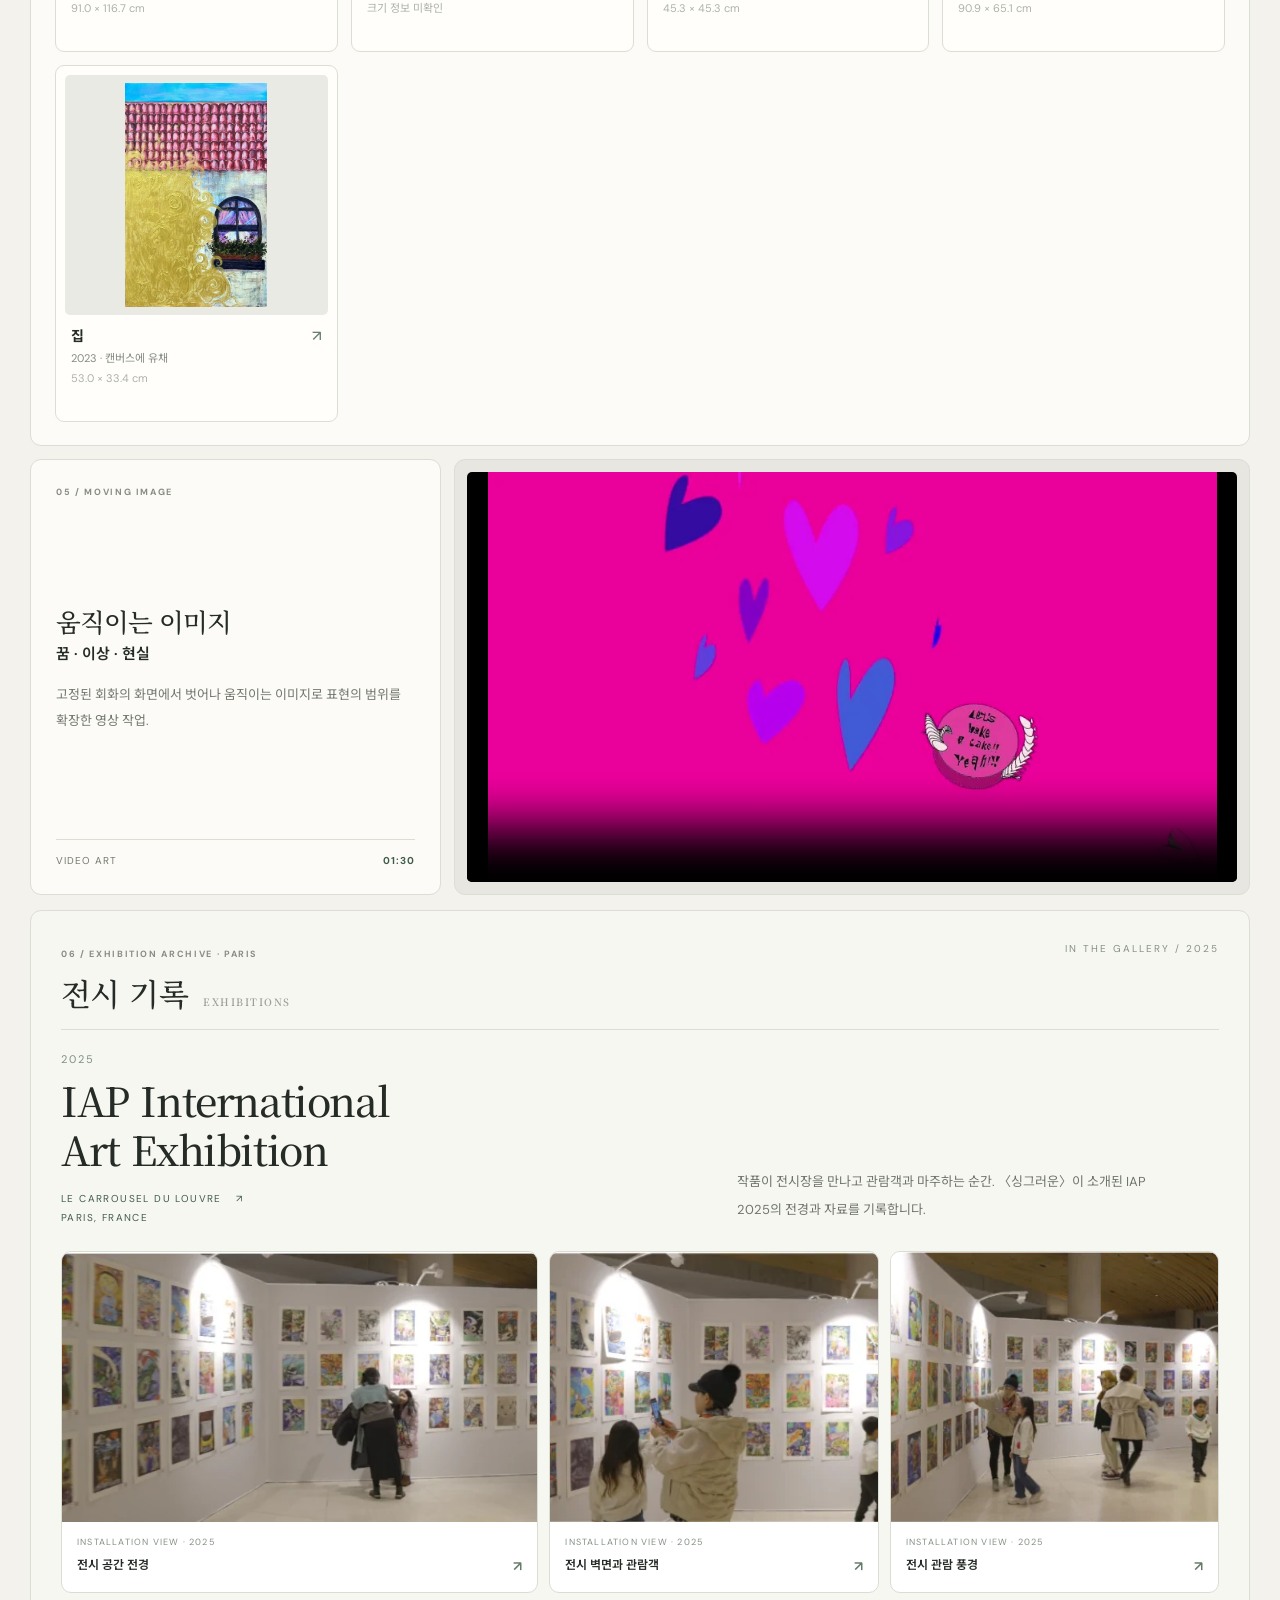
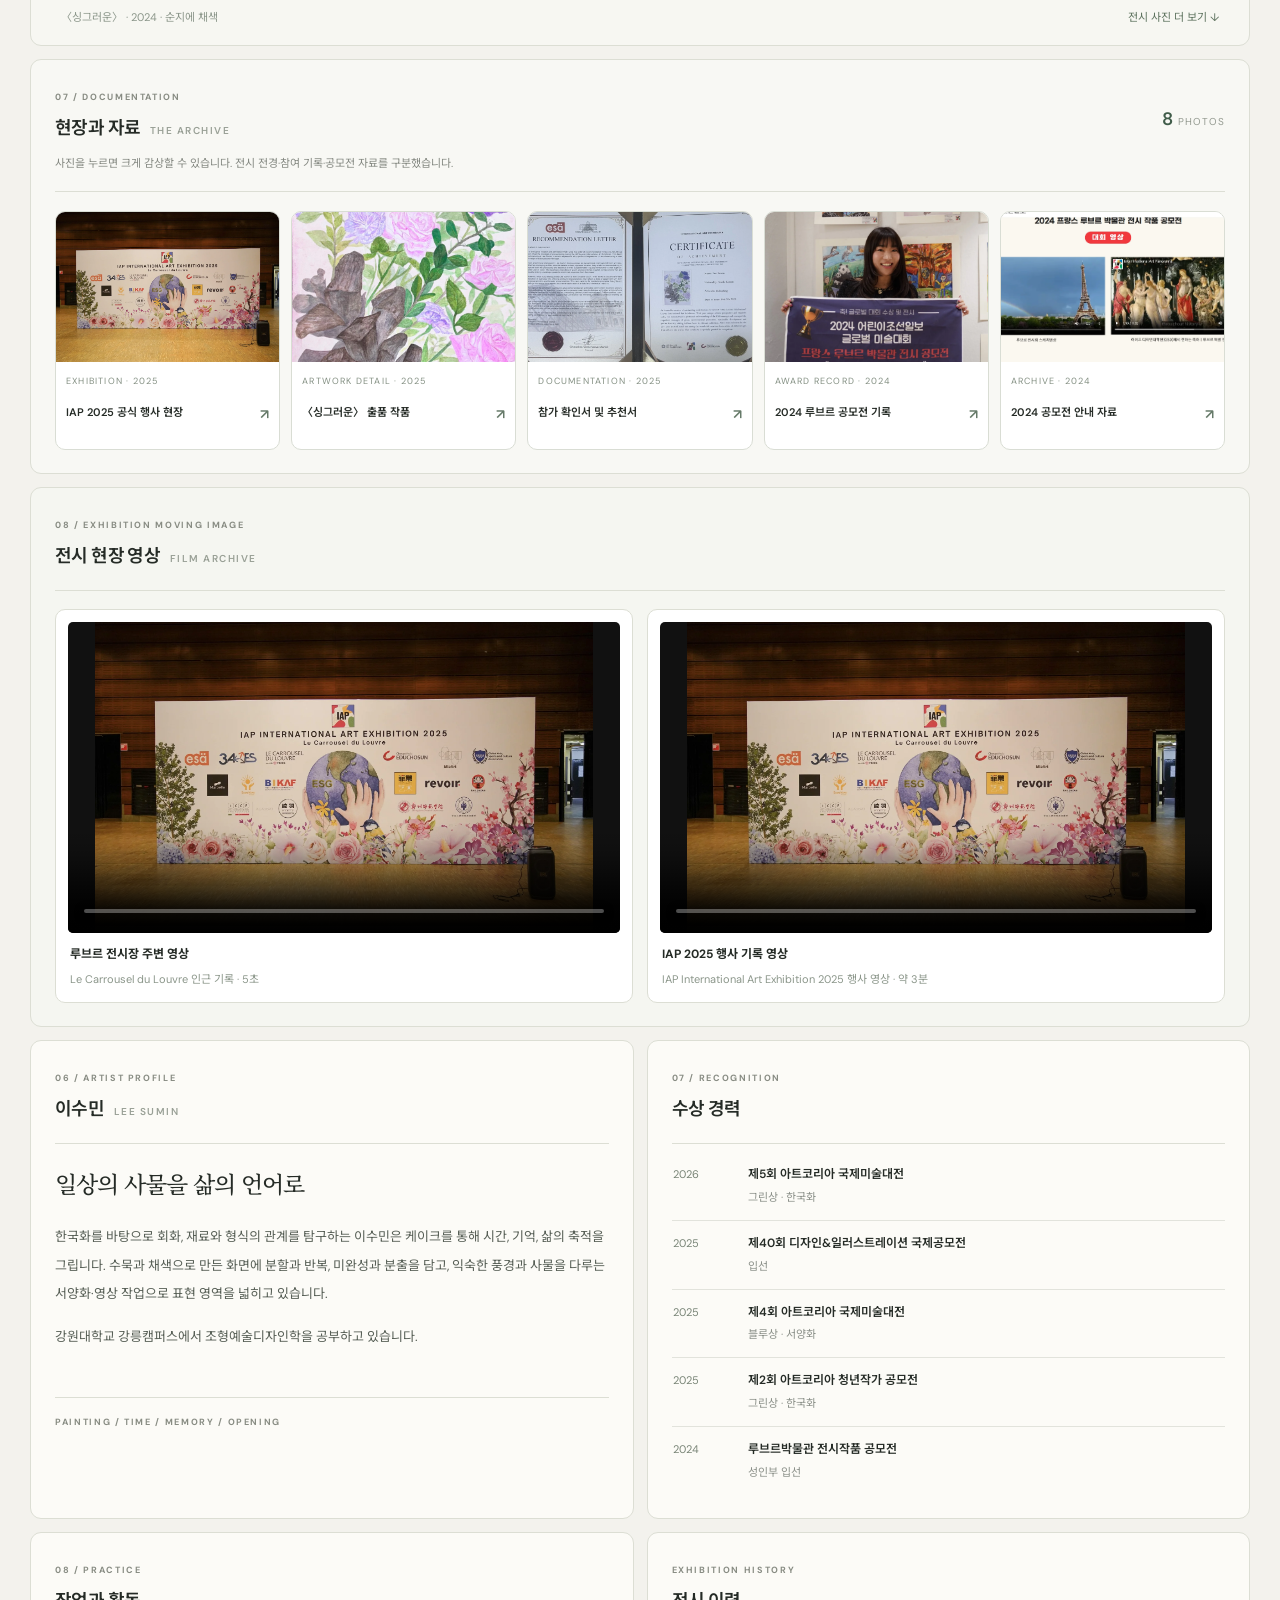
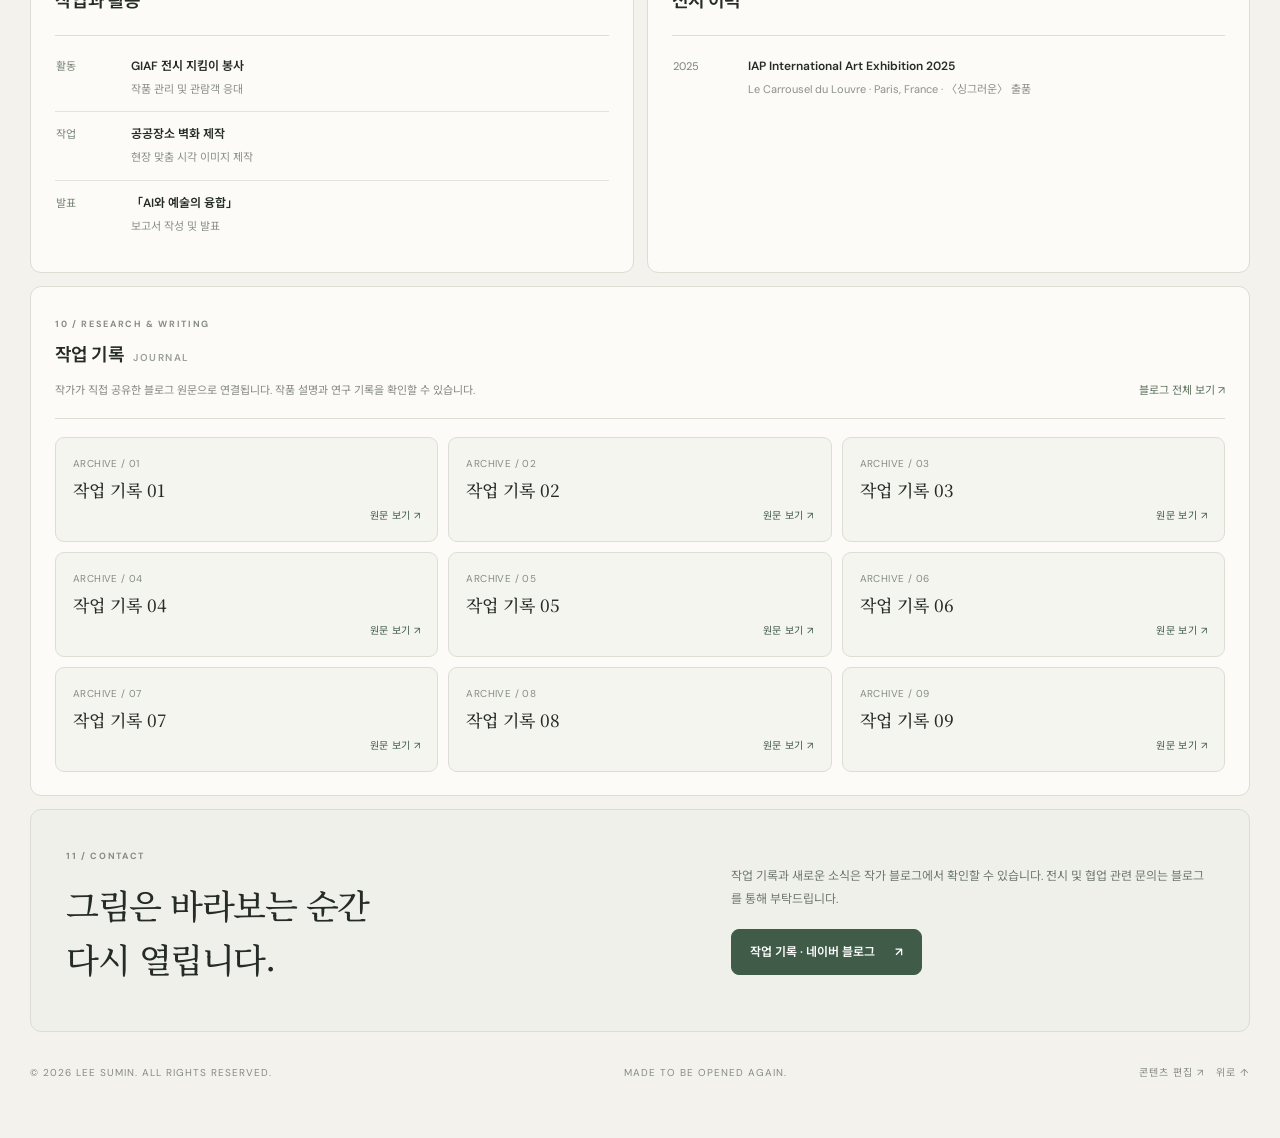
==== commit 2ca37a28: "Add files via upload" ====
--- a/index.html
+++ b/index.html
@@ -11,7 +11,7 @@
 </head><body>
 <a class="skip" href="#main">본문 바로가기</a>
 <div class="wrapper" id="top">
-<header class="header"><a class="brand" href="#top"><strong id="brand-name">LEE SUMIN</strong><span>LEE SUMIN / ARTIST PORTFOLIO</span></a><button class="mobile-menu" id="mobile-menu" aria-label="메뉴 열기" aria-expanded="false">☰</button><nav id="nav"><a href="#top">홈</a><a href="#works">작품</a><a href="#story">작가 노트</a><a href="#film">영상</a><a href="#profile">약력 · 수상</a><a href="#journal">작업 기록</a><a href="#contact">연락</a></nav><span class="meta-pill">WORKS · 2023—2026</span></header>
+<header class="header"><a class="brand" href="#top"><strong id="brand-name">LEE SUMIN</strong><span>LEE SUMIN / ARTIST PORTFOLIO</span></a><button class="mobile-menu" id="mobile-menu" aria-label="메뉴 열기" aria-expanded="false">☰</button><nav id="nav"><a href="#top">홈</a><a href="#works">작품</a><a href="#story">작가 노트</a><a href="#film">영상</a><a href="#exhibitions">전시</a><a href="#profile">약력 · 수상</a><a href="#journal">작업 기록</a><a href="#contact">연락</a></nav><span class="meta-pill">WORKS · 2023—2026</span></header>
 <main id="main">
 <div class="section-cap"><span>CONTEMPORARY KOREAN PAINTING · VISUAL PRACTICE</span><span>LEE SUMIN / 2026</span></div>
 <section class="hero" aria-labelledby="hero-title">
@@ -28,8 +28,19 @@
 <aside class="panel section idea-panel"><div class="smallcaps">THE OPEN CAKE / RESEARCH</div><div class="idea-art"><img src="assets/unfinished.webp" alt="미완 케이크 작품 이미지"></div><div class="idea-copy"><strong>열리는 케이크</strong><p>축적된 기억에서 다음 가능성으로.<br>미완성과 분할, 새로운 시작에 대한 탐구.</p></div></aside></div>
 <section class="panel section archive" id="works" aria-labelledby="works-title"><div class="section-heading"><div><span class="smallcaps">04 / ARTWORK ARCHIVE</span><h2 id="works-title">작품 아카이브 <span class="h-en">INDEX</span></h2><p class="hint">작품을 누르면 재료·연도·크기와 상세 설명을 볼 수 있습니다.</p></div><span class="count"><strong id="work-count">13</strong> WORKS</span></div><div class="filter-row" role="group" aria-label="작품 분류"><button type="button" class="filter selected" data-category="all" aria-pressed="true">전체 작품</button><button type="button" class="filter" data-category="korean" aria-pressed="false">한국화 · 수묵</button><button type="button" class="filter" data-category="western" aria-pressed="false">서양화</button><span class="filter-spacer"></span><select id="year-filter" aria-label="연도 선택"><option value="all">모든 연도</option></select></div><div class="archive-grid" id="archive-grid"></div></section>
 <section class="film-layout" id="film"><div class="panel film-copy"><div class="smallcaps">05 / MOVING IMAGE</div><div><h2>움직이는 이미지</h2><h3 id="film-title"></h3><p id="film-description"></p></div><div class="film-line"><span>VIDEO ART</span><strong id="film-duration">01:30</strong></div></div><div class="panel film-screen"><video controls preload="metadata" playsinline poster="assets/moving-image-poster.webp" aria-label="영상 작품 꿈 이상 현실"><source src="assets/dream-ideal-reality.mp4" type="video/mp4">브라우저가 영상 재생을 지원하지 않습니다.</video></div></section>
+
+<section class="exhibit-section" id="exhibitions" aria-labelledby="exhibit-title">
+  <div class="panel exhibit-main">
+    <div class="section-heading exhibit-heading"><div><span class="smallcaps">06 / EXHIBITION ARCHIVE · PARIS</span><h2 id="exhibit-title">전시 기록 <span class="h-en">EXHIBITIONS</span></h2></div><span class="exhibit-stamp">IN THE GALLERY / 2025</span></div>
+    <div class="exhibit-intro"><div><span class="exhibit-year">2025</span><h3>IAP International<br>Art Exhibition</h3><div class="exhibit-venue">LE CARROUSEL DU LOUVRE <span>↗</span><br>PARIS, FRANCE</div></div><p id="exhibit-intro-text"></p></div>
+    <div class="exhibit-mosaic" id="exhibit-feature-grid" aria-label="전시 주요 사진"></div>
+    <div class="exhibit-footer"><span>〈싱그러운〉 · 2024 · 순지에 채색</span><a href="#exhibit-gallery" class="text-link">전시 사진 더 보기 ↓</a></div>
+  </div>
+  <div class="panel exhibit-archive section" id="exhibit-gallery"><div class="section-heading"><div><span class="smallcaps">07 / DOCUMENTATION</span><h2>현장과 자료 <span class="h-en">THE ARCHIVE</span></h2><p class="hint">사진을 누르면 크게 감상할 수 있습니다. 전시 전경·참여 기록·공모전 자료를 구분했습니다.</p></div><span class="count"><strong id="exhibit-count"></strong> PHOTOS</span></div><div class="exhibit-gallery-grid" id="exhibit-gallery-grid"></div></div>
+  <div class="exhibit-video-section panel section" id="exhibit-video-wrap"><div class="section-heading"><div><span class="smallcaps">08 / EXHIBITION MOVING IMAGE</span><h2>전시 현장 영상 <span class="h-en">FILM ARCHIVE</span></h2></div></div><div class="exhibit-videos" id="exhibit-videos"></div></div>
+</section>
 <section class="credentials" id="profile"><div class="panel section about"><div class="section-heading"><div><span class="smallcaps">06 / ARTIST PROFILE</span><h2>이수민 <span class="h-en">LEE SUMIN</span></h2></div></div><h3 id="about-title"></h3><div class="prose" id="about-text"></div><div class="smallcaps about-sign">PAINTING / TIME / MEMORY / OPENING</div></div><div class="panel section award" id="awards"><div class="section-heading"><div><span class="smallcaps">07 / RECOGNITION</span><h2>수상 경력</h2></div></div><div id="award-list" class="list-rows"></div></div></section>
-<section class="lower-layout"><div class="panel section activity"><div class="section-heading"><div><span class="smallcaps">08 / PRACTICE</span><h2>작업과 활동</h2></div></div><div id="activity-list" class="list-rows"></div></div><div class="panel section exhibitions"><div class="section-heading"><div><span class="smallcaps">09 / EXHIBITIONS</span><h2>전시 이력</h2></div></div><div id="exhibition-list" class="list-rows"></div></div></section>
+<section class="lower-layout"><div class="panel section activity"><div class="section-heading"><div><span class="smallcaps">08 / PRACTICE</span><h2>작업과 활동</h2></div></div><div id="activity-list" class="list-rows"></div></div><div class="panel section exhibitions"><div class="section-heading"><div><span class="smallcaps">EXHIBITION HISTORY</span><h2>전시 이력</h2></div></div><div id="exhibition-list" class="list-rows"></div></div></section>
 <section class="panel section journal" id="journal" aria-labelledby="journal-title"><div class="section-heading"><div><span class="smallcaps">10 / RESEARCH & WRITING</span><h2 id="journal-title">작업 기록 <span class="h-en">JOURNAL</span></h2><p class="hint">작가가 직접 공유한 블로그 원문으로 연결됩니다. 작품 설명과 연구 기록을 확인할 수 있습니다.</p></div><a href="https://blog.naver.com/lindoartgallery" target="_blank" rel="noopener noreferrer" class="text-link">블로그 전체 보기 ↗</a></div><div class="journal-grid"><a class="journal-entry" href="https://blog.naver.com/lindoartgallery/224294142560" target="_blank" rel="noopener noreferrer"><span>ARCHIVE / 01</span><strong>작업 기록 01</strong><span>원문 보기 ↗</span></a>
 <a class="journal-entry" href="https://blog.naver.com/lindoartgallery/224287303380" target="_blank" rel="noopener noreferrer"><span>ARCHIVE / 02</span><strong>작업 기록 02</strong><span>원문 보기 ↗</span></a>
 <a class="journal-entry" href="https://blog.naver.com/lindoartgallery/224126879572" target="_blank" rel="noopener noreferrer"><span>ARCHIVE / 03</span><strong>작업 기록 03</strong><span>원문 보기 ↗</span></a>
@@ -43,4 +54,6 @@
 </main><footer class="footer"><span>© <span id="now-year">2026</span> LEE SUMIN. ALL RIGHTS RESERVED.</span><span>MADE TO BE OPENED AGAIN.</span><span><a href="studio.html" title="콘텐츠 편집 도구">콘텐츠 편집 ↗</a> &nbsp; <a href="#top">위로 ↑</a></span></footer>
 </div>
 <dialog id="art-modal" class="art-modal" aria-label="작품 상세 정보"><div class="modal-layout"><div class="modal-media"><img id="modal-image" alt=""><small>© LEE SUMIN · ALL RIGHTS RESERVED</small></div><div class="modal-data"><div class="modal-top"><span class="smallcaps">WORK / <span id="modal-index"></span></span><button type="button" id="modal-close" aria-label="닫기">✕</button></div><span class="kicker" id="modal-series"></span><h2 id="modal-title"></h2><p class="modal-english" id="modal-english"></p><dl><div><dt>YEAR</dt><dd id="modal-year"></dd></div><div><dt>MEDIUM</dt><dd id="modal-medium"></dd></div><div><dt>SIZE</dt><dd id="modal-size"></dd></div></dl><p class="modal-description" id="modal-description"></p><div class="modal-nav"><button type="button" id="modal-prev">← 이전 작품</button><button type="button" id="modal-next">다음 작품 →</button></div></div></div></dialog>
+
+<dialog id="exhibit-modal" class="exhibit-modal" aria-label="전시 사진 크게 보기"><div class="exhibit-lightbox"><div class="exhibit-lightbox-head"><div><span class="smallcaps" id="exhibit-modal-label">EXHIBITION ARCHIVE</span><strong id="exhibit-modal-title"></strong></div><button type="button" id="exhibit-modal-close" aria-label="전시 사진 닫기">✕</button></div><div class="exhibit-lightbox-photo"><img id="exhibit-modal-image" alt=""></div><div class="exhibit-lightbox-foot"><p id="exhibit-modal-caption"></p><div><button id="exhibit-modal-prev" type="button" aria-label="이전 사진">←</button><span id="exhibit-modal-position"></span><button id="exhibit-modal-next" type="button" aria-label="다음 사진">→</button></div></div></div></dialog>
 </body></html>
--- a/style.css
+++ b/style.css
@@ -20,3 +20,50 @@
 @media(max-width:480px){.editorial-images{gap:9px}.editorial-images figure img{height:205px}.editorial-images figure{padding:8px 8px 36px}.editorial-images figcaption{font-size:7px;letter-spacing:.4px;left:8px}.editorial-title h2{font-size:28px}}
 
 .journal{margin-top:13px}.journal-grid{display:grid;grid-template-columns:repeat(3,minmax(0,1fr));gap:10px;margin-top:18px}.journal-entry{min-height:105px;border:1px solid var(--edge);background:#f5f5ef;border-radius:9px;padding:17px;display:flex;flex-direction:column;justify-content:space-between;transition:background .2s,border .2s}.journal-entry:hover{background:#e6ebe2;border-color:#a4b6a4}.journal-entry span{color:#858d81;font-size:10px;letter-spacing:.4px}.journal-entry span:last-child{align-self:flex-end;color:var(--accent)}.journal-entry strong{font:500 17px var(--serif)}@media(max-width:780px){.journal-grid{grid-template-columns:repeat(2,minmax(0,1fr))}}@media(max-width:480px){.journal-grid{grid-template-columns:1fr}.journal-entry{min-height:90px}}
+
+/* EDITORIAL EXHIBITION ARCHIVE — full-frame exhibition documentation */
+.exhibit-section{margin-top:15px;display:grid;gap:13px;scroll-margin-top:88px}
+.exhibit-main{padding:29px 30px 18px;overflow:hidden;background:#f7f7f2}
+.exhibit-heading{border-bottom:1px solid var(--edge);padding-bottom:14px;margin-bottom:20px}
+.exhibit-heading h2{font:500 clamp(24px,2.5vw,31px) var(--serif);margin-top:6px}
+.exhibit-stamp{font-size:10px;color:#859184;letter-spacing:2px}
+.exhibit-intro{display:grid;grid-template-columns:1fr .75fr;align-items:end;gap:34px;margin:0 0 24px}
+.exhibit-intro .exhibit-year{display:block;font-size:11px;letter-spacing:2px;color:#7d9180;margin-bottom:7px}
+.exhibit-intro h3{font:500 clamp(27px,3.15vw,44px)/1.22 var(--serif);letter-spacing:-1.4px;margin:0 0 15px}
+.exhibit-venue{font-size:10px;letter-spacing:1.4px;line-height:1.9;color:var(--accent)}
+.exhibit-venue span{margin-left:10px}
+.exhibit-intro p{font-size:13px;line-height:2.1;color:#70766c;max-width:440px;margin:0;padding-bottom:4px;word-break:keep-all}
+.exhibit-mosaic{display:grid;grid-template-columns:1.45fr 1fr 1fr;gap:11px}
+.exhibit-photo-feature,.exhibit-photo-card{cursor:zoom-in;text-align:left;border:1px solid #d9ddd4;border-radius:10px;display:block;overflow:hidden;min-width:0;padding:0;background:#fff;color:var(--text);transition:transform .25s,border-color .25s,box-shadow .25s}
+.exhibit-photo-feature:hover,.exhibit-photo-card:hover{transform:translateY(-3px);border-color:#9bad9c;box-shadow:0 10px 28px #43524616}
+.exhibit-photo-feature img{display:block;width:100%;height:270px;object-fit:cover;background:#e8e8e3}
+.exhibit-photo-feature:first-child img{object-position:center}
+.exhibit-photo-foot{display:grid;gap:5px;padding:13px 15px 15px}
+.exhibit-photo-foot small{color:#849083;font-size:9px;letter-spacing:1.2px;text-transform:uppercase}
+.exhibit-photo-foot strong{font-size:12px;font-weight:600;display:flex;justify-content:space-between;gap:10px;line-height:1.55}
+.exhibit-photo-foot strong i{font-size:14px;color:#667a69;font-style:normal}
+.exhibit-footer{display:flex;align-items:center;justify-content:space-between;gap:14px;margin-top:15px;color:#8b968a;font-size:11px}
+.exhibit-archive{background:#f8f8f4}
+.exhibit-gallery-grid{display:grid;grid-template-columns:repeat(5,minmax(0,1fr));gap:11px;margin-top:19px}
+.exhibit-photo-card img{height:150px;width:100%;object-fit:cover;display:block;background:#edece7}
+.exhibit-photo-card .exhibit-photo-foot{padding:12px 10px 14px;min-height:87px}
+.exhibit-photo-card .exhibit-photo-foot strong{font-size:11px}
+.exhibit-video-section{background:#f5f6f1}
+.exhibit-videos{display:grid;grid-template-columns:repeat(2,minmax(0,1fr));gap:14px}
+.exhibit-video-card{margin:0;border:1px solid var(--edge);border-radius:10px;padding:12px;background:white}
+.exhibit-video-card video{display:block;width:100%;aspect-ratio:16/9;object-fit:contain;background:#111;border-radius:5px}
+.exhibit-video-card figcaption{padding:11px 2px 1px;display:flex;gap:6px;flex-direction:column}
+.exhibit-video-card figcaption strong{font-size:12px}.exhibit-video-card figcaption span{font-size:11px;color:#8b968a}
+.exhibit-modal{width:min(1110px,95vw);max-height:95vh;padding:0;border:0;border-radius:12px;background:#fafaf5;box-shadow:0 32px 90px #0006;color:var(--text)}
+.exhibit-modal::backdrop{background:#151c16c9;backdrop-filter:blur(5px)}
+.exhibit-lightbox{padding:20px;display:flex;flex-direction:column;max-height:93vh}
+.exhibit-lightbox-head,.exhibit-lightbox-foot{display:flex;align-items:center;justify-content:space-between;gap:16px}
+.exhibit-lightbox-head strong{display:block;font:500 20px var(--serif);margin-top:5px}
+.exhibit-lightbox-head button{background:white;border:1px solid var(--edge);width:38px;height:38px;border-radius:50%;cursor:pointer}
+.exhibit-lightbox-photo{flex:1;min-height:0;display:grid;place-items:center;background:#ecece7;border-radius:7px;margin:14px 0;overflow:hidden}
+.exhibit-lightbox-photo img{max-width:100%;max-height:min(70vh,760px);object-fit:contain;display:block}
+.exhibit-lightbox-foot p{font-size:12px;line-height:1.7;color:#737d73;max-width:70%;margin:0}
+.exhibit-lightbox-foot div{display:flex;gap:15px;align-items:center;font-size:11px;color:#858d85}
+.exhibit-lightbox-foot button{background:white;border:1px solid var(--edge);padding:7px 12px;border-radius:6px;cursor:pointer}
+@media(max-width:900px){.exhibit-mosaic{grid-template-columns:1fr 1fr}.exhibit-mosaic .exhibit-photo-feature:first-child{grid-column:1/-1}.exhibit-photo-feature:first-child img{height:300px}.exhibit-gallery-grid{grid-template-columns:repeat(3,minmax(0,1fr))}}
+@media(max-width:650px){.exhibit-main{padding:20px 15px}.exhibit-stamp{display:none}.exhibit-intro{grid-template-columns:1fr;gap:10px}.exhibit-mosaic{gap:9px}.exhibit-photo-feature img{height:160px}.exhibit-mosaic .exhibit-photo-feature:first-child img{height:220px}.exhibit-gallery-grid{grid-template-columns:repeat(2,minmax(0,1fr));gap:9px}.exhibit-photo-card img{height:145px}.exhibit-videos{grid-template-columns:1fr}.exhibit-footer{align-items:start;flex-direction:column}.exhibit-lightbox{padding:12px}.exhibit-lightbox-foot{align-items:flex-start;flex-direction:column}.exhibit-lightbox-foot p{max-width:100%}}
